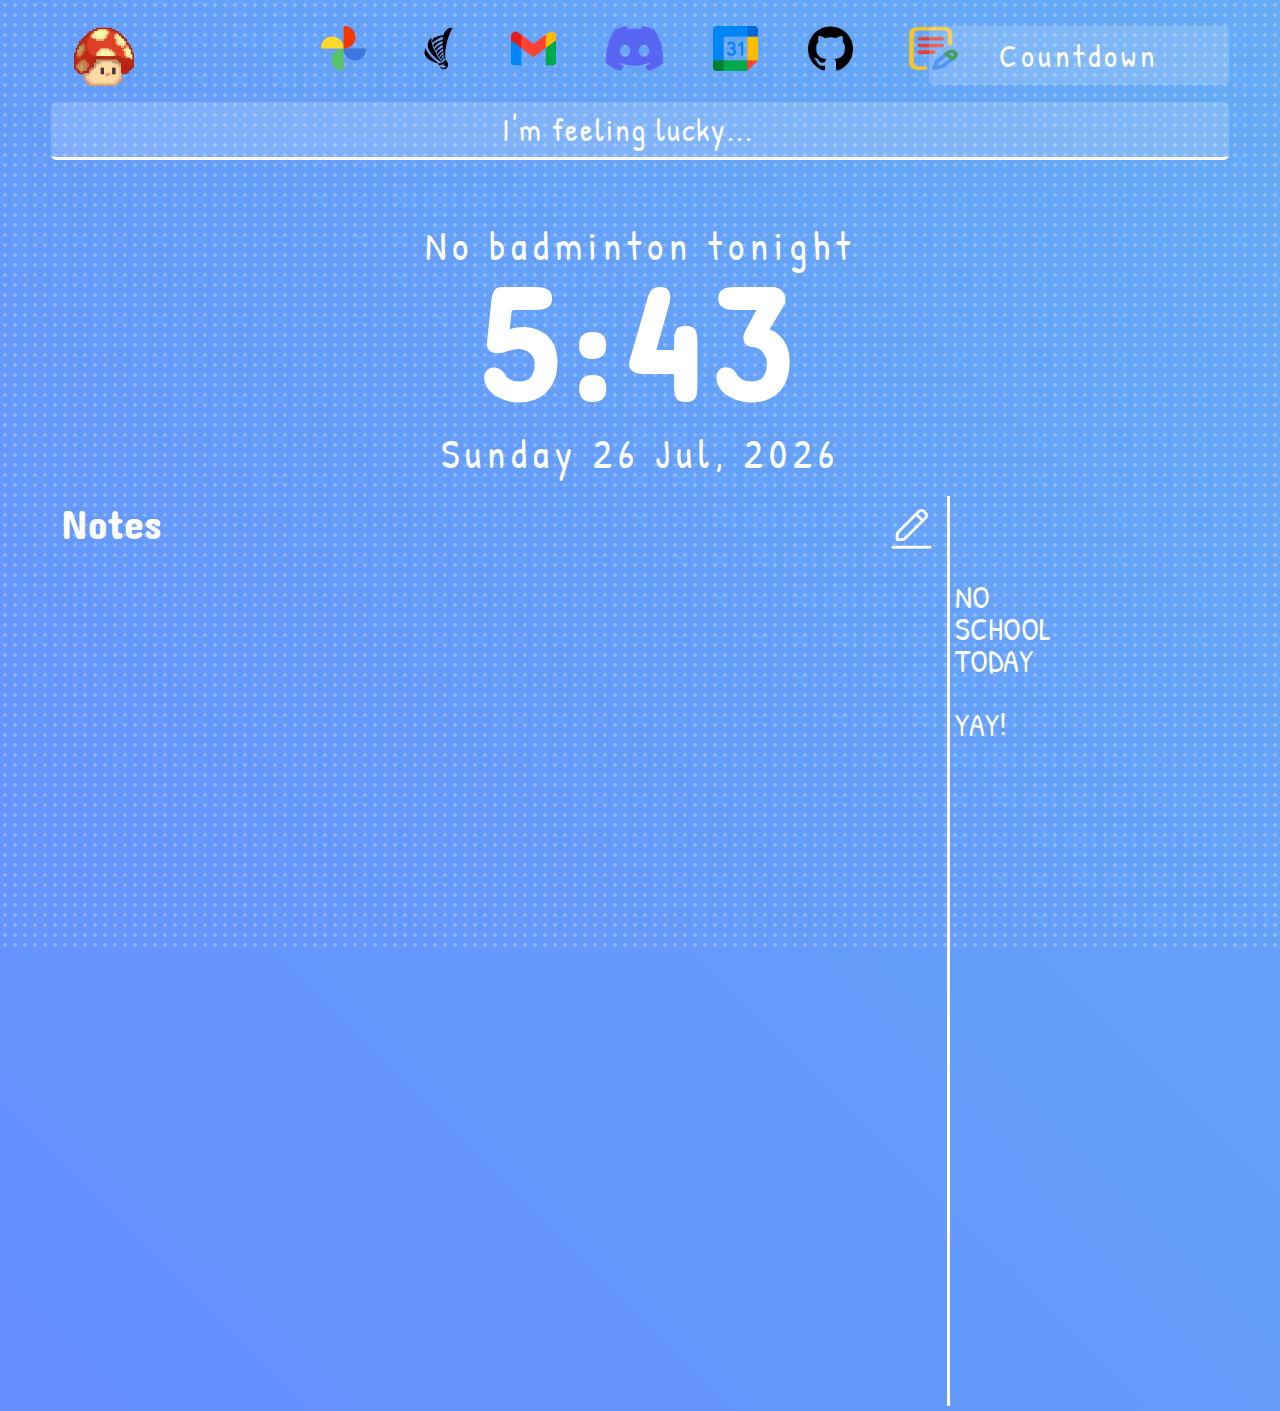
==== index.html @ 84ee4bd6 "Added files" ====
<!DOCTYPE html>
<html lang="en" dir="ltr">

<head>
  <meta charset="utf-8">
  <!-- <meta http-equiv="Content-Security-Policy" content="default-src 'self' data: gap: https://ssl.gstatic.com 'unsafe-eval'; style-src 'self' 'unsafe-inline'; media-src *;**script-src 'self' http://onlineerp.solution.quebec 'unsafe-inline' 'unsafe-eval';** "> -->
  <title>New Tab</title>
  <link rel="shortcut icon" href="chrome2.png">
  <link rel="preconnect" href="https://fonts.googleapis.com">
  <link rel="preconnect" href="https://fonts.gstatic.com" crossorigin>
  <link href="https://fonts.googleapis.com/css2?family=Kalam:wght@300;400;700&display=swap" rel="stylesheet">
  <link href="https://fonts.googleapis.com/css2?family=Patrick+Hand&display=swap" rel="stylesheet">
  <link href="https://fonts.googleapis.com/css?family=Dangrek|Caveat|Indie-Flower|Patrick-Hand" rel="stylesheet">
  <link rel="stylesheet" href="index.css">
</head>

<body>

  <!-- <div>
    <a href="https://twinklefan.github.io/yr12-notes/index.html"><button id="x">Memo</button></a>
  </div> -->
  
  <div>
    <button id="countdown">Countdown</button>
  </div>
  
  <img class="icon" id="mushroom" src="mushroom-3.png" alt="Mushroom!!!" style="position: absolute; height: 60px; width: auto; z-index: 999;">

  <div class="short">
    <center>
      <a href="https://photos.google.com/"><img class="icon" src="photos.png" alt="Google photos shortcut"></a>
      <a href="https://bnz.tournamentsoftware.com/"><img class="icon" src="badminton.png" alt="badminton shortcut"></a>
      <a href="https://mail.google.com/mail/u/0/?zx=cnc0o69uzcz6#inbox"><img class="icon" src="gmail.png" alt="gmail shortcut"></a>
      <a href="https://discord.com/channels/@me"><img class="icon" src="discord.png" alt="Discord shortcut" style="width: 57px;"></a>
      <a href="https://calendar.google.com/calendar/u/0/r"><img class="icon" src="calendar.png" alt="Google calendar shortcut"></a>
      <a href="https://github.com/"><img class="icon" src="github.png" alt="github shortcut"></a>
      <a href="https://twinklefan.github.io/yr12-notes/index.html"><img class="icon" src="memo-11.png" alt="Memo shortcut" style="width: 57px;"></a>
    </center>
  </div>
  
  <div class="searchDiv">
    <form role="search" id="form">
      <input type="search" id="query" name="q" placeholder="I'm feeling lucky..." aria-label="Google search... whats aria label???">
    </form>
  </div>
  <div id="remind"></div>
  <div id="clock" onload="showTime()"></div>
  <div id="date"></div>
  
  <!-- <hr /> -->
  <div class="split left">
    <div class="notes">
      <div id="edit">
        <img id="check-png" src="./edit-1.png" alt="">
      </div>
      <div>Notes</div>
      <div class="content"></div>
    </div>
  </div>
  
  <div class="split right" id="border">
    <div class="calendar">
      <div id="calenderTxt"></div>
    </div>
  </div>


  <div id="images">
    <div class="img"></div>
  </div>

  <script src="tabby.js"></script>
  
  <script src="index.js" charset="utf-8"></script>
  <!-- <script src="tabby.js"></script> -->
</body>
</html>
---- index.css ----
html {
  /* COLOURS REMOVED: #8A65E8 */
  background: linear-gradient(45deg, #E86AFF, #658EFF, #65CEE8, #5df5be);
  /* background: linear-gradient(125deg, #FFFFFF 0%, #000000 100%), linear-gradient(200deg, #FFD9E8 0%, #FFD9E8 50%, #DE95BA calc(50% + 1px), #DE95BA 60%, #7F4A88 calc(60% + 1px), #7F4A88 75%, #4A266A calc(75% + 1px), #4A266A 100%), linear-gradient(113deg, #FFD9E8 0%, #FFD9E8 40%, #DE95BA calc(40% + 1px), #DE95BA 50%, #7F4A88 calc(50% + 1px), #7F4A88 70%, #4A266A calc(70% + 1px), #4A266A 100%);
  background-blend-mode: overlay, overlay, normal; */
  background-size: 800% 800%;
  animation: background 20s ease infinite;
  -webkit-animation: background 20s ease infinite;
  -moz-animation: background 20s ease infinite;
  display: inline;
  overflow: hidden;
  height: 100%;
}
body {
  line-height: 1;
  font-weight: 400;
  color: #fff;
  padding: 2% 4%;
  font-family: 'Patrick Hand', cursive;
  background-color: transparent;
  margin: 0;
  background-image: -webkit-repeating-radial-gradient(center center, rgba(255, 255, 255, 0.25), rgba(255, 255, 255, 0.25) 2px, transparent 2px, transparent 100%);
  background-image: -moz-repeating-radial-gradient(center center, rgba(255, 255, 255, 0.25), rgba(255, 255, 255, 0.25) 2px, transparent 2px, transparent 100%);
  background-image: -ms-repeating-radial-gradient(center center, rgba(255, 255, 255, 0.25), rgba(255, 255, 255, 0.25) 2px, transparent 2px, transparent 100%);
  background-image: repeating-radial-gradient(center center, rgba(255, 255, 255, 0.25), rgba(255, 255, 255, 0.25) 2px, transparent 2px, transparent 100%);
  -webkit-background-size: 10px 10px;
  -moz-background-size: 10px 10px;
  background-size: 10px 10px;
  height: 100%;
}
::selection {
  background-color: rgba(138, 101, 232, 0.5);
}

/* SHORTCUTS ICONS */
.icon {
  width: 45px;
  height: 45px;
  display: inline-block;
  margin: 0px 23px;
  cursor: pointer;
}

/* SEARCH GOOGLE PART */
form {
  background-color: rgba(255, 255, 255, 0.18);
  border-radius: 5px;
  display: flex;
  flex-direction: row;
  align-items: center;
  border-bottom: 3px solid white;
  font: 1.5rem;
}

input {
  all: unset;
  width: 100%;
  color: #fff;
  padding: 6px 10px;
  text-align: center;
  font-size: 2rem;
}
.searchDiv {
  width: 100%;
  margin-top: 2.5%;
}

::placeholder {
  color: #fff;
  font-family: 'Patrick Hand', cursive;
  letter-spacing: 2px;
}

/* ID TEXTS */
#remind {
  color: white;
  font-size: 2.5rem;
  letter-spacing: 6px;
  font-family: 'Patrick Hand', cursive;
  text-align: center;
  margin-top: 5.5%;
}

#clock {
  color: white;
  font-size: 10.5rem;
  letter-spacing: 7px;
  font-family: 'Dangrek', cursive;
  text-align: center;
  margin: 7%;
  margin-bottom: 0px;
  margin-top: 0px;
}

#date {
  color: white;
  font-size: 2.5rem;
  letter-spacing: 6px;
  font-family: 'Patrick Hand', cursive;
  text-align: center;
  margin-bottom: 2%;
}

/* HALF  */
#border {
  border-left: 3px solid white;
}

.split {
  display: inline-block;
  overflow-x: hidden;
  padding-top: 20px;
  padding: 0 10px;
  height: 100%;
}

.left {
  width: 74%;
}

.right {
  overflow: hidden;
  font-size: 2rem;
  font-family: 'Patrick Hand', cursive;
  width: 22%;
  padding: 5px;
  padding-right: 15px;
  text-align: left;
  /* margin-top: 60px; */
}
 
#calenderTxt {
  white-space: pre;  
  margin-top: 80px;
}

b {
  font-family: 'Dangrek', cursive;
  font-weight: normal;
}

hr {
  border: 0 solid white;
  border-top: 3px solid white;
  border-radius: 50px;
}

/* EDITABLE PART */
.notes > #edit > div {
  padding: 0;
  /* border-bottom: 3px solid white; */
  width: 17%;
  text-decoration: underline;
  text-decoration-style: wavy;
}
.notes {
  font-family: 'Dangrek', cursive;
  font-size: 2.5rem;
  /* width: 60% */
  /* border-right: 3px solid white; */
  /* border-radius: 5px; */
}
.content {
  padding: 10px;
  font-size: 1.6rem;
  font-family: 'Patrick Hand', cursive;
  padding: 0 15px 15px 15px;
  letter-spacing: 1.5px;
  line-height: 1.7rem;
}

.content:focus {
  outline: none;
}

/* KEYFRAMES */
@keyframes background {
  0% {
    background-position: 0% 50%
  }

  50% {
    background-position: 100% 50%
  }

  100% {
    background-position: 0% 50%
  }
}

@-webkit-keyframes background {
  0% {
    background-position: 0% 50%
  }

  50% {
    background-position: 100% 50%
  }

  100% {
    background-position: 0% 50%
  }
}

@-moz-keyframes background {
  0% {
    background-position: 0% 50%
  }

  50% {
    background-position: 100% 50%
  }

  100% {
    background-position: 0% 50%
  }
}


#x {
  border: none;
  /* border-bottom: 2px solid white; */
  border-radius: 5px;
  background-color: rgba(255, 255, 255, 0.18);
  color: white;
  font-size: 2rem;
  letter-spacing: 4px;
  font-family: 'Patrick Hand', cursive;
  text-align: center;
  text-decoration: none;
  padding: 8px 15px;
  position: absolute;
  width: 250px;
  cursor: pointer;
}

#countdown {
  border: none;
  /* border-bottom: 2px solid white; */
  border-radius: 5px;
  background-color: rgba(255, 255, 255, 0.18);
  color: white;
  font-size: 2rem;
  letter-spacing: 4px;
  font-family: 'Patrick Hand', cursive;
  text-decoration: none;
  padding: 8px 15px;
  position: absolute;
  right: 4%;
  width: 300px;
  text-align: center;
  cursor: pointer;
}

#weather {
  font-size: 50rem;
  position: absolute;
  left: 10%;
  top: 10%;
}

#check-png {
  width: 45px;
  position: absolute;
  right: 27%;
  filter: invert(1);
  /* display:none; */
  transition: font-size 10s;
  cursor: pointer;
}
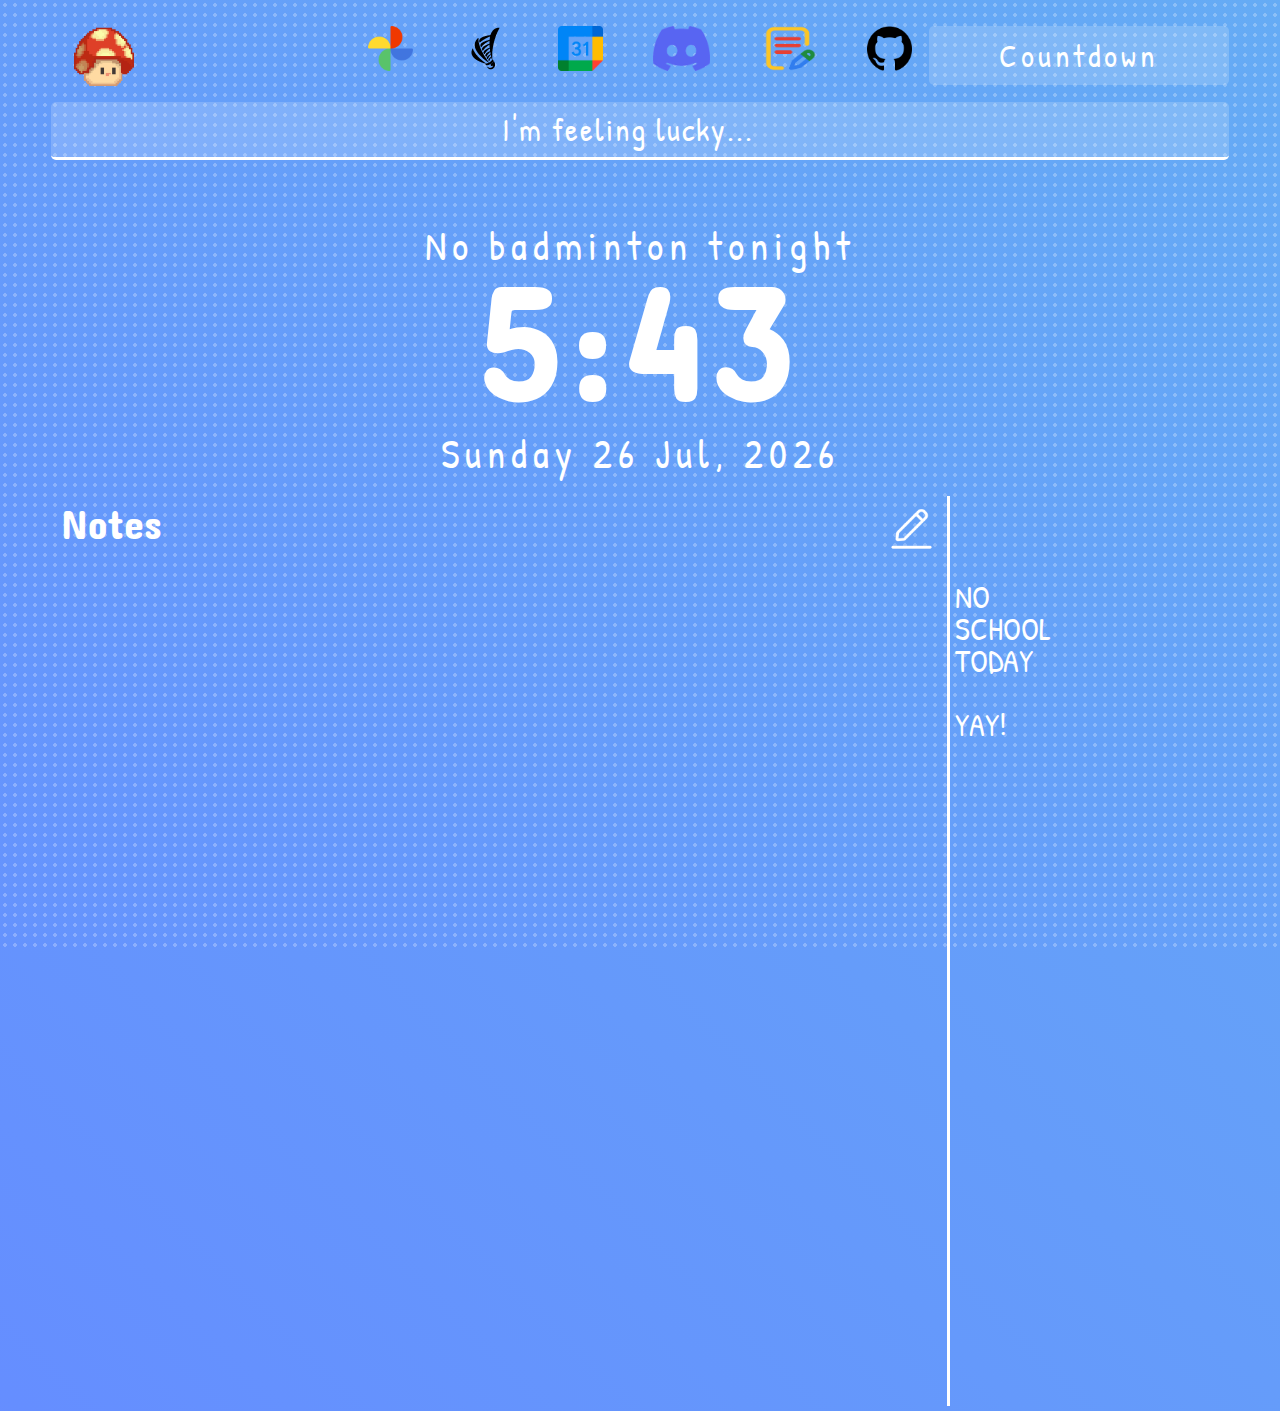
==== commit bcf1fd4a: ":)" ====
--- a/index.html
+++ b/index.html
@@ -16,26 +16,24 @@
 
 <body>
 
-  <!-- <div>
-    <a href="https://twinklefan.github.io/yr12-notes/index.html"><button id="x">Memo</button></a>
-  </div> -->
+  <div>
+    <div>
+      <button id="countdown">Countdown</button>
+    </div>
+    
+    <img class="icon" id="mushroom" src="mushroom-3.png" alt="Mushroom!!!" style="position: absolute; height: 60px; width: auto; z-index: 999;">
   
-  <div>
-    <button id="countdown">Countdown</button>
-  </div>
-  
-  <img class="icon" id="mushroom" src="mushroom-3.png" alt="Mushroom!!!" style="position: absolute; height: 60px; width: auto; z-index: 999;">
-
-  <div class="short">
-    <center>
-      <a href="https://photos.google.com/"><img class="icon" src="photos.png" alt="Google photos shortcut"></a>
-      <a href="https://bnz.tournamentsoftware.com/"><img class="icon" src="badminton.png" alt="badminton shortcut"></a>
-      <a href="https://mail.google.com/mail/u/0/?zx=cnc0o69uzcz6#inbox"><img class="icon" src="gmail.png" alt="gmail shortcut"></a>
-      <a href="https://discord.com/channels/@me"><img class="icon" src="discord.png" alt="Discord shortcut" style="width: 57px;"></a>
-      <a href="https://calendar.google.com/calendar/u/0/r"><img class="icon" src="calendar.png" alt="Google calendar shortcut"></a>
-      <a href="https://github.com/"><img class="icon" src="github.png" alt="github shortcut"></a>
-      <a href="https://twinklefan.github.io/yr12-notes/index.html"><img class="icon" src="memo-11.png" alt="Memo shortcut" style="width: 57px;"></a>
-    </center>
+    <div class="short">
+      <center>
+        <a href="https://photos.google.com/"><img class="icon" src="photos.png" alt="Google photos shortcut"></a>
+        <a href="https://bnz.tournamentsoftware.com/"><img class="icon" src="badminton.png" alt="badminton shortcut"></a>
+        <!-- <a href="https://mail.google.com/mail/u/0/?zx=cnc0o69uzcz6#inbox"><img class="icon" src="gmail.png" alt="gmail shortcut"></a> -->
+        <a href="https://calendar.google.com/calendar/u/0/r"><img class="icon" src="calendar.png" alt="Google calendar shortcut"></a>
+        <a href="https://discord.com/channels/@me"><img class="icon" src="discord.png" alt="Discord shortcut" style="width: 57px;"></a>
+        <a href="https://twinklefan.github.io/yr12-notes/index.html"><img class="icon" src="memo-11.png" alt="Memo shortcut" style="width: 57px;"></a>
+        <a href="https://github.com/"><img class="icon" src="github.png" alt="github shortcut"></a>
+      </center>
+    </div>
   </div>
   
   <div class="searchDiv">
--- a/index.css
+++ b/index.css
@@ -252,6 +252,23 @@
   cursor: pointer;
 }
 
+#calculate {
+  border: none;
+  /* border-bottom: 2px solid white; */
+  border-radius: 5px;
+  background-color: rgba(255, 255, 255, 0.18);
+  color: white;
+  font-size: 2rem;
+  letter-spacing: 4px;
+  font-family: 'Patrick Hand', cursive;
+  text-decoration: none;
+  padding: 8px 15px;
+  position: absolute;
+  left: 4%;
+  width: 300px;
+  text-align: center;
+}
+
 #weather {
   font-size: 50rem;
   position: absolute;
@@ -268,3 +285,4 @@
   transition: font-size 10s;
   cursor: pointer;
 }
+
